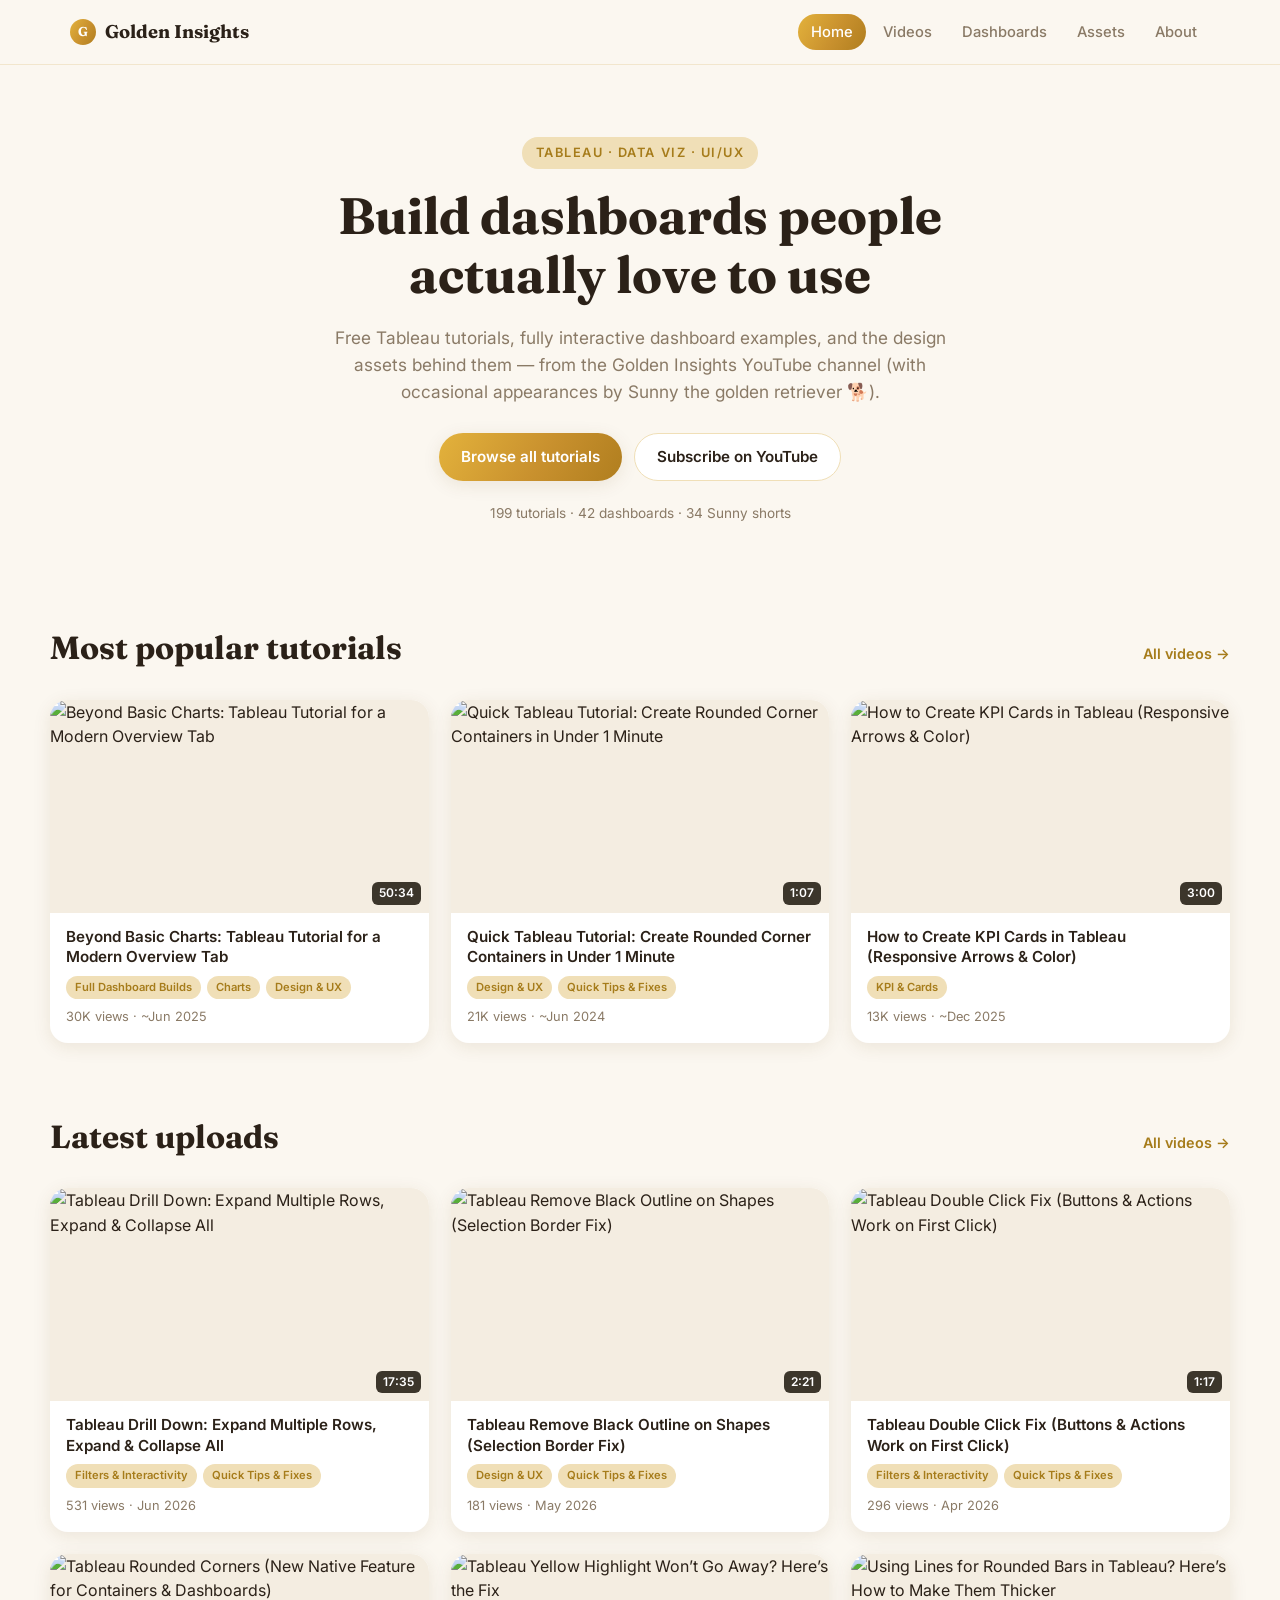
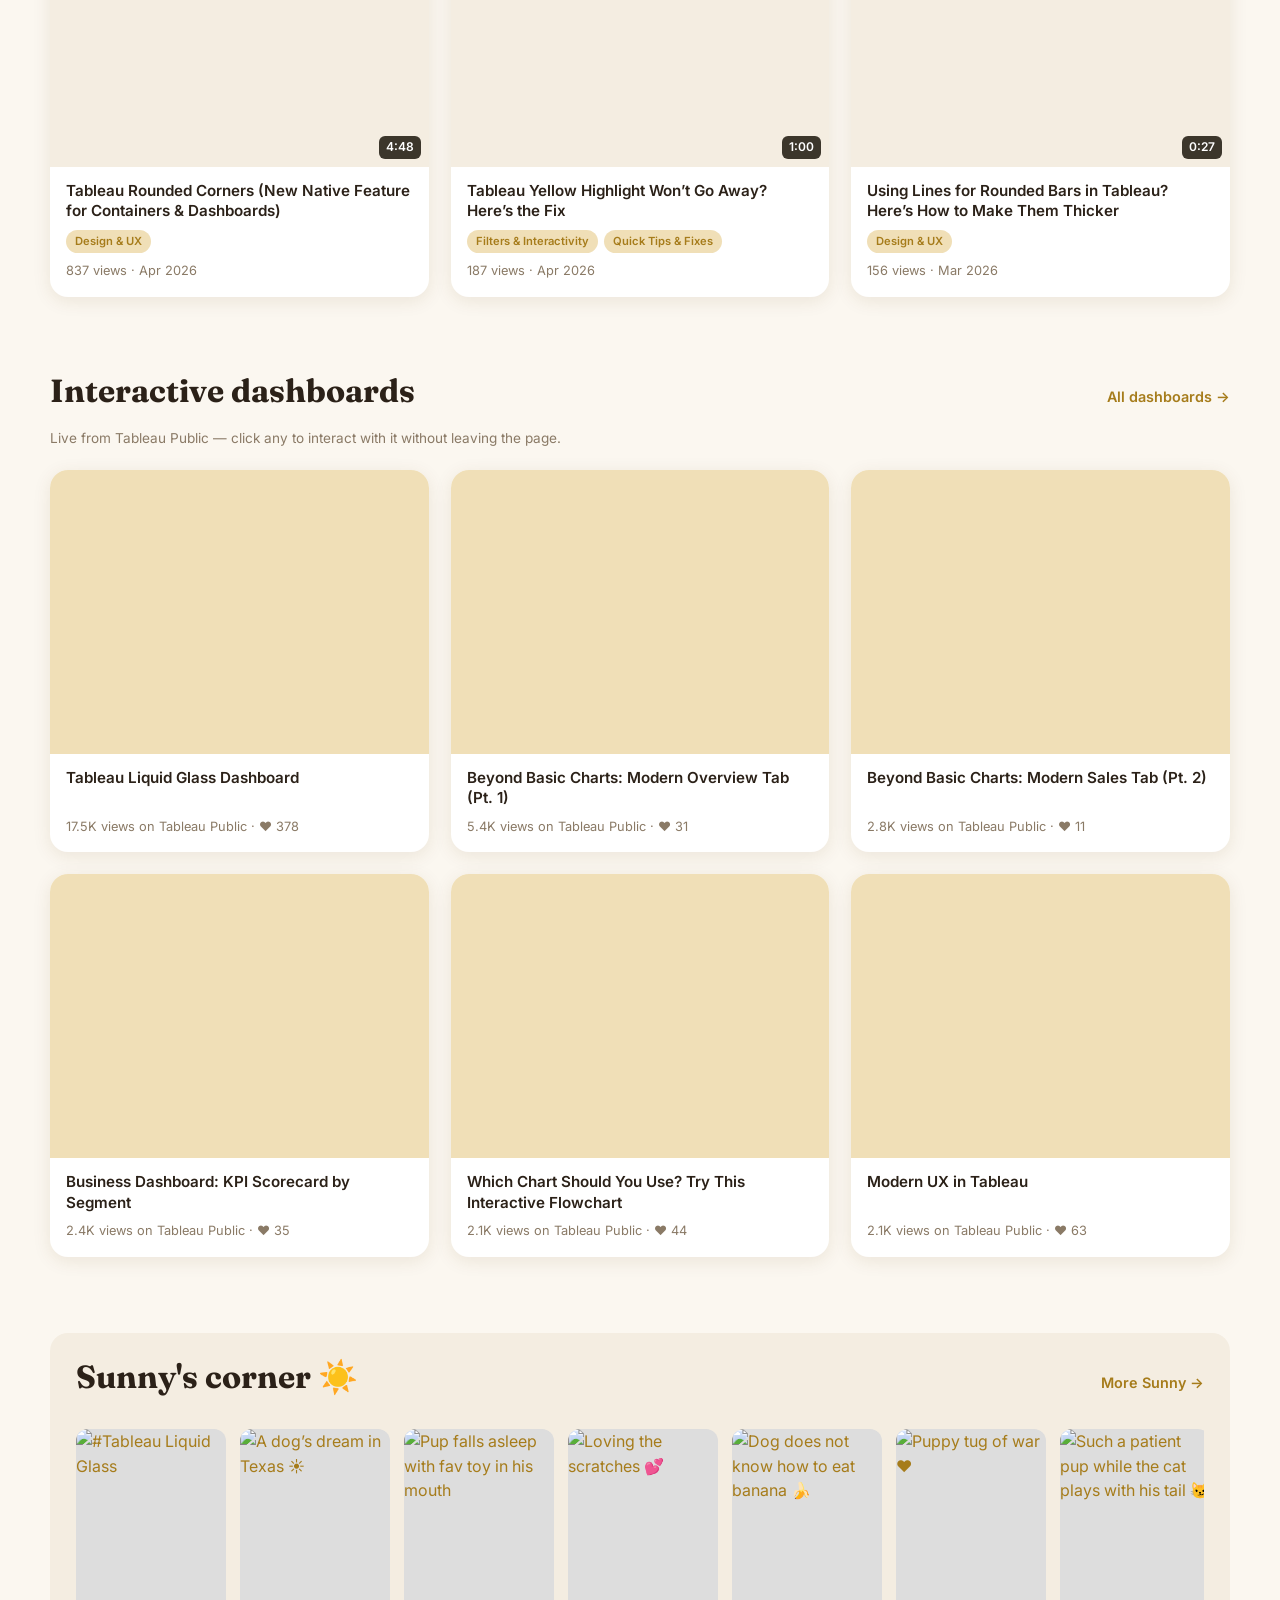
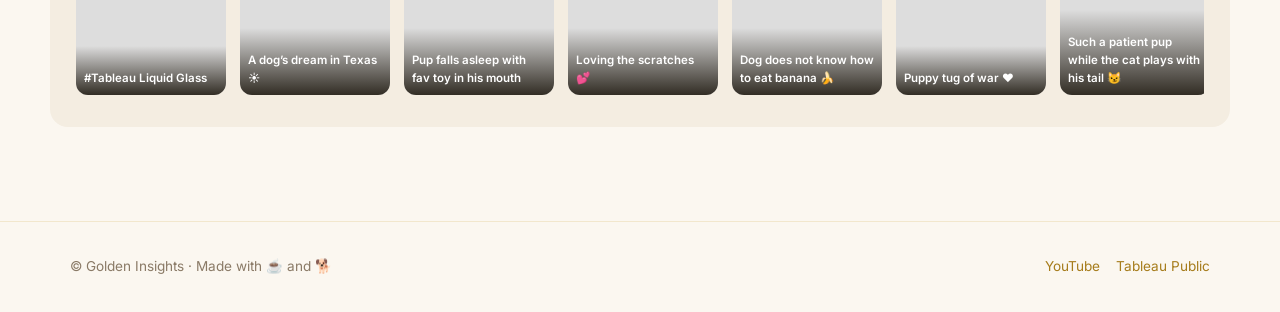
==== index.html @ db22ce7a "Golden Insights portfolio site: videos, dashboards, assets, weekly auto-sync Co-Authored-By: Claude " ====
<!DOCTYPE html>
<html lang="en">
<head>
  <meta charset="UTF-8">
  <meta name="viewport" content="width=device-width, initial-scale=1.0">
  <title>Golden Insights — Tableau Tutorials, Dashboards & Design Assets</title>
  <meta name="description" content="Free Tableau tutorials, interactive dashboard examples, and UI/UX design assets from the Golden Insights YouTube channel.">
  <link rel="preconnect" href="https://fonts.googleapis.com">
  <link href="https://fonts.googleapis.com/css2?family=Fraunces:wght@600;700&family=Inter:wght@400;500;600&display=swap" rel="stylesheet">
  <link rel="stylesheet" href="css/style.css">
  <link rel="icon" href="data:image/svg+xml,<svg xmlns='http://www.w3.org/2000/svg' viewBox='0 0 100 100'><circle cx='50' cy='50' r='46' fill='%23C99A2E'/><text x='50' y='66' font-size='48' text-anchor='middle' fill='white' font-family='Georgia'>G</text></svg>">
  <script type="module" src="https://public.tableau.com/javascripts/api/tableau.embedding.3.latest.min.js"></script>
</head>
<body>
  <header class="site-header">
    <div class="wrap">
      <a class="brand" href="index.html"><span class="dot">G</span>Golden Insights</a>
      <nav class="main-nav">
        <a href="index.html" class="active">Home</a>
        <a href="videos.html">Videos</a>
        <a href="dashboards.html">Dashboards</a>
        <a href="assets.html">Assets</a>
        <a href="about.html">About</a>
      </nav>
    </div>
  </header>

  <section class="hero wrap">
    <span class="eyebrow">Tableau · Data Viz · UI/UX</span>
    <h1>Build dashboards people<br>actually love to use</h1>
    <p class="lede">Free Tableau tutorials, fully interactive dashboard examples, and the design
       assets behind them — from the Golden Insights YouTube channel (with occasional appearances
       by Sunny the golden retriever 🐕).</p>
    <div class="cta-row">
      <a class="btn btn-gold" href="videos.html">Browse all tutorials</a>
      <a class="btn btn-ghost" href="https://www.youtube.com/@golden_insights?sub_confirmation=1" target="_blank" rel="noopener">Subscribe on YouTube</a>
    </div>
    <p class="count-note" id="hero-stats" style="margin-top:22px"></p>
  </section>

  <section class="block wrap">
    <div class="section-head"><h2>Most popular tutorials</h2><a class="more" href="videos.html">All videos →</a></div>
    <div class="grid" id="featured"></div>
  </section>

  <section class="block wrap">
    <div class="section-head"><h2>Latest uploads</h2><a class="more" href="videos.html">All videos →</a></div>
    <div class="grid" id="latest"></div>
  </section>

  <section class="block wrap">
    <div class="section-head"><h2>Interactive dashboards</h2><a class="more" href="dashboards.html">All dashboards →</a></div>
    <p class="count-note">Live from Tableau Public — click any to interact with it without leaving the page.</p>
    <div class="grid" id="top-dashboards"></div>
  </section>

  <section class="block wrap">
    <div class="sunny">
      <div class="section-head"><h2>Sunny's corner ☀️</h2><a class="more" href="videos.html#sunny">More Sunny →</a></div>
      <div class="sunny-row" id="sunny-row"></div>
    </div>
  </section>

  <footer class="site-footer">
    <div class="wrap">
      <span>© Golden Insights · Made with ☕ and 🐕</span>
      <div class="links">
        <a href="https://www.youtube.com/@golden_insights" target="_blank" rel="noopener">YouTube</a>
        <a href="https://public.tableau.com/app/profile/samantha.cohn" target="_blank" rel="noopener">Tableau Public</a>
      </div>
    </div>
  </footer>

  <script src="js/site.js"></script>
  <script>initHome();</script>
</body>
</html>
---- css/style.css ----
/* ============================================================
   Golden Insights — warm golden theme
   Palette: cream bg, white cards, gold accents, espresso text
   ============================================================ */
:root {
  --bg: #FBF7F0;
  --surface: #FFFFFF;
  --surface-2: #F4EDE1;
  --text: #2B2118;
  --muted: #8A7A66;
  --gold: #C99A2E;
  --gold-deep: #A67C1B;
  --gold-soft: #F0DFB7;
  --gradient: linear-gradient(120deg, #E3B23C, #C9912E 55%, #B07E1F);
  --radius: 18px;
  --radius-sm: 12px;
  --shadow: 0 4px 18px rgba(96, 72, 24, 0.10);
  --shadow-lg: 0 12px 40px rgba(96, 72, 24, 0.18);
  --maxw: 1180px;
}

* { box-sizing: border-box; }
html { scroll-behavior: smooth; }
body {
  margin: 0;
  background: var(--bg);
  color: var(--text);
  font-family: "Inter", -apple-system, BlinkMacSystemFont, "Segoe UI", sans-serif;
  line-height: 1.55;
  -webkit-font-smoothing: antialiased;
}
h1, h2, h3 { font-family: "Fraunces", Georgia, serif; line-height: 1.15; margin: 0 0 .4em; }
h1 { font-size: clamp(2rem, 5vw, 3.2rem); }
h2 { font-size: clamp(1.4rem, 3vw, 2rem); }
a { color: var(--gold-deep); text-decoration: none; }
a:hover { text-decoration: underline; }
img { max-width: 100%; display: block; }

.wrap { max-width: var(--maxw); margin: 0 auto; padding: 0 20px; }

/* ---------- header ---------- */
.site-header {
  position: sticky; top: 0; z-index: 50;
  background: rgba(251, 247, 240, 0.85);
  backdrop-filter: blur(10px);
  border-bottom: 1px solid rgba(201, 154, 46, 0.18);
}
.site-header .wrap {
  display: flex; align-items: center; gap: 28px;
  height: 64px;
}
.brand {
  font-family: "Fraunces", Georgia, serif;
  font-weight: 700; font-size: 1.15rem; color: var(--text);
  display: flex; align-items: center; gap: 9px;
  white-space: nowrap;
}
.brand:hover { text-decoration: none; }
.brand .dot {
  width: 26px; height: 26px; border-radius: 50%;
  background: var(--gradient);
  display: inline-flex; align-items: center; justify-content: center;
  color: #fff; font-size: .8rem;
}
nav.main-nav { display: flex; gap: 4px; margin-left: auto; flex-wrap: wrap; }
nav.main-nav a {
  color: var(--muted); font-weight: 500; font-size: .92rem;
  padding: 7px 13px; border-radius: 999px;
}
nav.main-nav a:hover { color: var(--text); background: var(--surface-2); text-decoration: none; }
nav.main-nav a.active { color: #fff; background: var(--gradient); }
@media (max-width: 720px) {
  .site-header .wrap { height: auto; flex-wrap: wrap; gap: 8px; padding: 10px 16px; }
  nav.main-nav { margin-left: 0; width: 100%; }
  nav.main-nav a { padding: 6px 10px; font-size: .88rem; }
  .hero { padding: 44px 0 32px; }
}

/* ---------- hero ---------- */
.hero { padding: 72px 0 48px; text-align: center; }
.hero .eyebrow {
  display: inline-block; font-size: .8rem; font-weight: 600;
  letter-spacing: .12em; text-transform: uppercase; color: var(--gold-deep);
  background: var(--gold-soft); padding: 6px 14px; border-radius: 999px;
  margin-bottom: 18px;
}
.hero p.lede { max-width: 640px; margin: 0 auto 28px; color: var(--muted); font-size: 1.08rem; }
.hero .cta-row { display: flex; gap: 12px; justify-content: center; flex-wrap: wrap; }
.btn {
  display: inline-flex; align-items: center; gap: 8px;
  padding: 11px 22px; border-radius: 999px; font-weight: 600; font-size: .95rem;
  border: none; cursor: pointer;
}
.btn-gold { background: var(--gradient); color: #fff; box-shadow: var(--shadow); }
.btn-gold:hover { text-decoration: none; filter: brightness(1.06); }
.btn-ghost { background: var(--surface); color: var(--text); border: 1px solid var(--gold-soft); }
.btn-ghost:hover { text-decoration: none; border-color: var(--gold); }

/* ---------- sections ---------- */
section.block { padding: 38px 0; }
.section-head { display: flex; align-items: baseline; gap: 16px; margin-bottom: 20px; }
.section-head .more { margin-left: auto; font-size: .9rem; font-weight: 600; white-space: nowrap; }

/* ---------- cards & grids ---------- */
.grid { display: grid; gap: 22px; grid-template-columns: repeat(auto-fill, minmax(290px, 1fr)); }
.card {
  background: var(--surface); border-radius: var(--radius);
  box-shadow: var(--shadow); overflow: hidden;
  display: flex; flex-direction: column;
  transition: transform .15s ease, box-shadow .15s ease;
}
.card:hover { transform: translateY(-3px); box-shadow: var(--shadow-lg); }
.card .media { position: relative; aspect-ratio: 16/9; background: var(--surface-2); cursor: pointer; }
.card .media img { width: 100%; height: 100%; object-fit: cover; }
.card .media iframe { width: 100%; height: 100%; border: 0; }
.card .media .duration {
  position: absolute; right: 8px; bottom: 8px;
  background: rgba(20, 14, 4, .82); color: #fff;
  font-size: .75rem; font-weight: 600; padding: 2px 7px; border-radius: 6px;
}
.card .media .play {
  position: absolute; inset: 0; display: flex; align-items: center; justify-content: center;
  opacity: 0; transition: opacity .15s ease; background: rgba(20, 14, 4, .25);
}
.card .media:hover .play { opacity: 1; }
.card .media .play span {
  width: 58px; height: 58px; border-radius: 50%; background: var(--gradient);
  display: flex; align-items: center; justify-content: center;
  color: #fff; font-size: 1.3rem; padding-left: 4px;
  box-shadow: var(--shadow-lg);
}
.card .body { padding: 14px 16px 16px; display: flex; flex-direction: column; gap: 8px; flex: 1; }
.card .title { font-weight: 600; font-size: .95rem; line-height: 1.35; }
.card .meta { color: var(--muted); font-size: .8rem; margin-top: auto; }
.card .tags { display: flex; flex-wrap: wrap; gap: 6px; }
.tag {
  font-size: .7rem; font-weight: 600; color: var(--gold-deep);
  background: var(--gold-soft); padding: 3px 9px; border-radius: 999px;
}

/* dashboards: taller preview */
.card.dash .media { aspect-ratio: 4/3; }

/* ---------- filters toolbar ---------- */
.toolbar { display: flex; flex-wrap: wrap; gap: 10px; align-items: center; margin: 8px 0 26px; }
.toolbar input[type="search"] {
  flex: 1 1 240px; max-width: 360px;
  padding: 10px 16px; border-radius: 999px;
  border: 1px solid var(--gold-soft); background: var(--surface);
  font-size: .95rem; font-family: inherit; color: var(--text);
}
.toolbar input[type="search"]:focus { outline: 2px solid var(--gold); border-color: transparent; }
.toolbar select {
  padding: 10px 14px; border-radius: 999px;
  border: 1px solid var(--gold-soft); background: var(--surface);
  font-size: .9rem; font-family: inherit; color: var(--text); cursor: pointer;
}
.chips { display: flex; flex-wrap: wrap; gap: 8px; }
.chip {
  font-size: .82rem; font-weight: 600; cursor: pointer;
  padding: 7px 15px; border-radius: 999px;
  background: var(--surface); color: var(--muted);
  border: 1px solid var(--gold-soft);
}
.chip:hover { color: var(--text); border-color: var(--gold); }
.chip.active { background: var(--gradient); color: #fff; border-color: transparent; }
.count-note { color: var(--muted); font-size: .85rem; margin: -14px 0 20px; }

/* ---------- modal (tableau embeds) ---------- */
.modal-overlay {
  position: fixed; inset: 0; z-index: 100;
  background: rgba(25, 17, 4, .62);
  display: flex; align-items: center; justify-content: center; padding: 18px;
}
.modal {
  background: var(--surface); border-radius: var(--radius);
  width: min(1280px, 100%); height: min(860px, 94vh);
  display: flex; flex-direction: column; overflow: hidden; box-shadow: var(--shadow-lg);
}
.modal .modal-head {
  display: flex; align-items: center; gap: 14px;
  padding: 12px 18px; border-bottom: 1px solid var(--surface-2);
}
.modal .modal-head h3 { margin: 0; font-size: 1.05rem; }
.modal .modal-head .open-ext { margin-left: auto; font-size: .85rem; white-space: nowrap; }
.modal .modal-head button {
  background: var(--surface-2); border: none; border-radius: 50%;
  width: 34px; height: 34px; font-size: 1rem; cursor: pointer; color: var(--text);
}
.modal .modal-body { flex: 1; overflow: auto; padding: 8px; }

/* ---------- sunny strip ---------- */
.sunny { background: var(--surface-2); border-radius: var(--radius); padding: 26px; }
.sunny-row { display: flex; gap: 14px; overflow-x: auto; padding-bottom: 6px; }
.sunny-card {
  flex: 0 0 150px; border-radius: var(--radius-sm); overflow: hidden;
  position: relative; aspect-ratio: 9/16; background: #ddd; cursor: pointer;
}
.sunny-card img { width: 100%; height: 100%; object-fit: cover; }
.sunny-card .label {
  position: absolute; left: 0; right: 0; bottom: 0;
  padding: 24px 8px 8px; color: #fff; font-size: .72rem; font-weight: 600;
  background: linear-gradient(transparent, rgba(20, 14, 4, .85));
}

/* ---------- assets ---------- */
.asset-card .media { aspect-ratio: 16/9; cursor: default; }
.asset-card .desc { color: var(--muted); font-size: .85rem; }
.asset-card .btn { align-self: flex-start; margin-top: 4px; padding: 8px 18px; font-size: .85rem; }

/* ---------- about ---------- */
.about-grid { display: grid; gap: 32px; grid-template-columns: 1.4fr 1fr; align-items: start; }
.about-grid .panel { background: var(--surface); border-radius: var(--radius); padding: 28px; box-shadow: var(--shadow); }
.link-list { list-style: none; margin: 0; padding: 0; display: flex; flex-direction: column; gap: 10px; }
.link-list a {
  display: flex; align-items: center; gap: 10px;
  background: var(--surface-2); padding: 12px 16px; border-radius: var(--radius-sm);
  font-weight: 600; color: var(--text);
}
.link-list a:hover { background: var(--gold-soft); text-decoration: none; }
@media (max-width: 760px) { .about-grid { grid-template-columns: 1fr; } }

/* ---------- footer ---------- */
.site-footer {
  margin-top: 56px; padding: 34px 0;
  border-top: 1px solid rgba(201, 154, 46, .18);
  color: var(--muted); font-size: .85rem;
}
.site-footer .wrap { display: flex; gap: 18px; flex-wrap: wrap; align-items: center; }
.site-footer .links { margin-left: auto; display: flex; gap: 16px; }
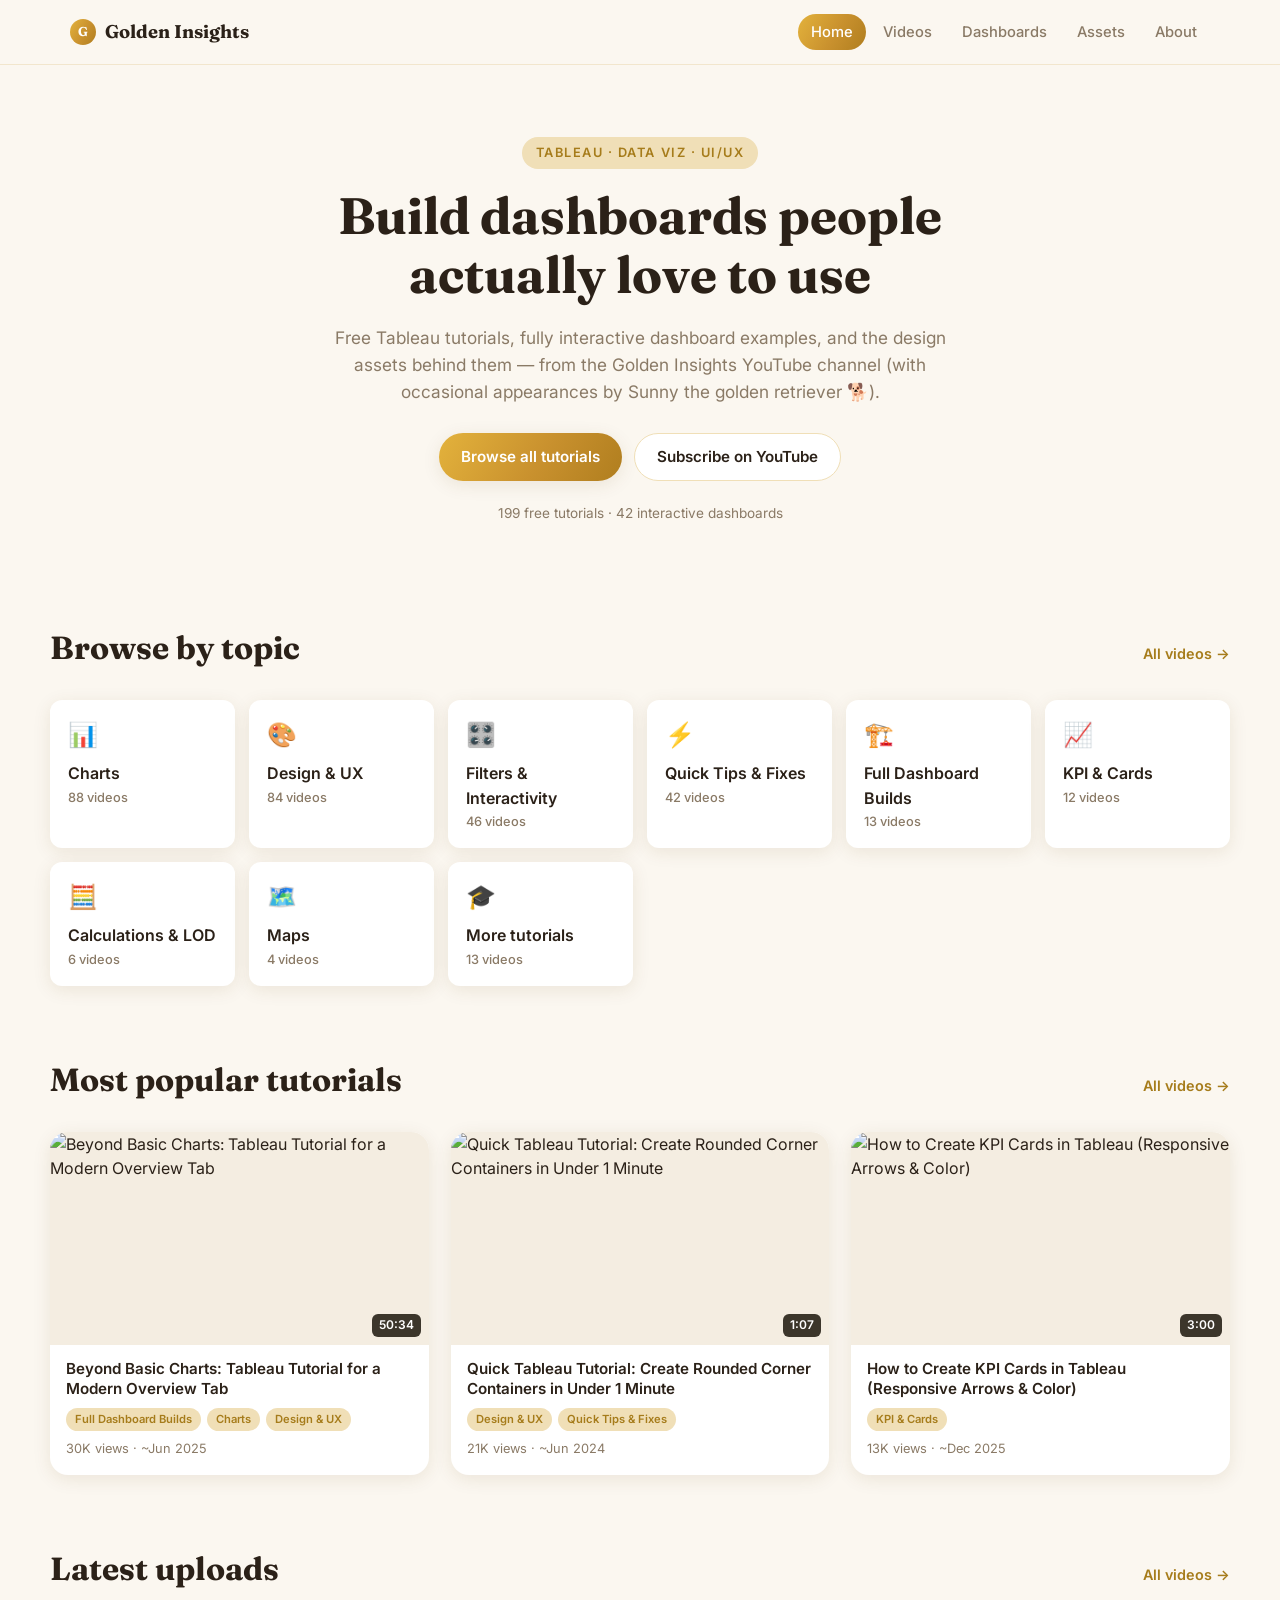
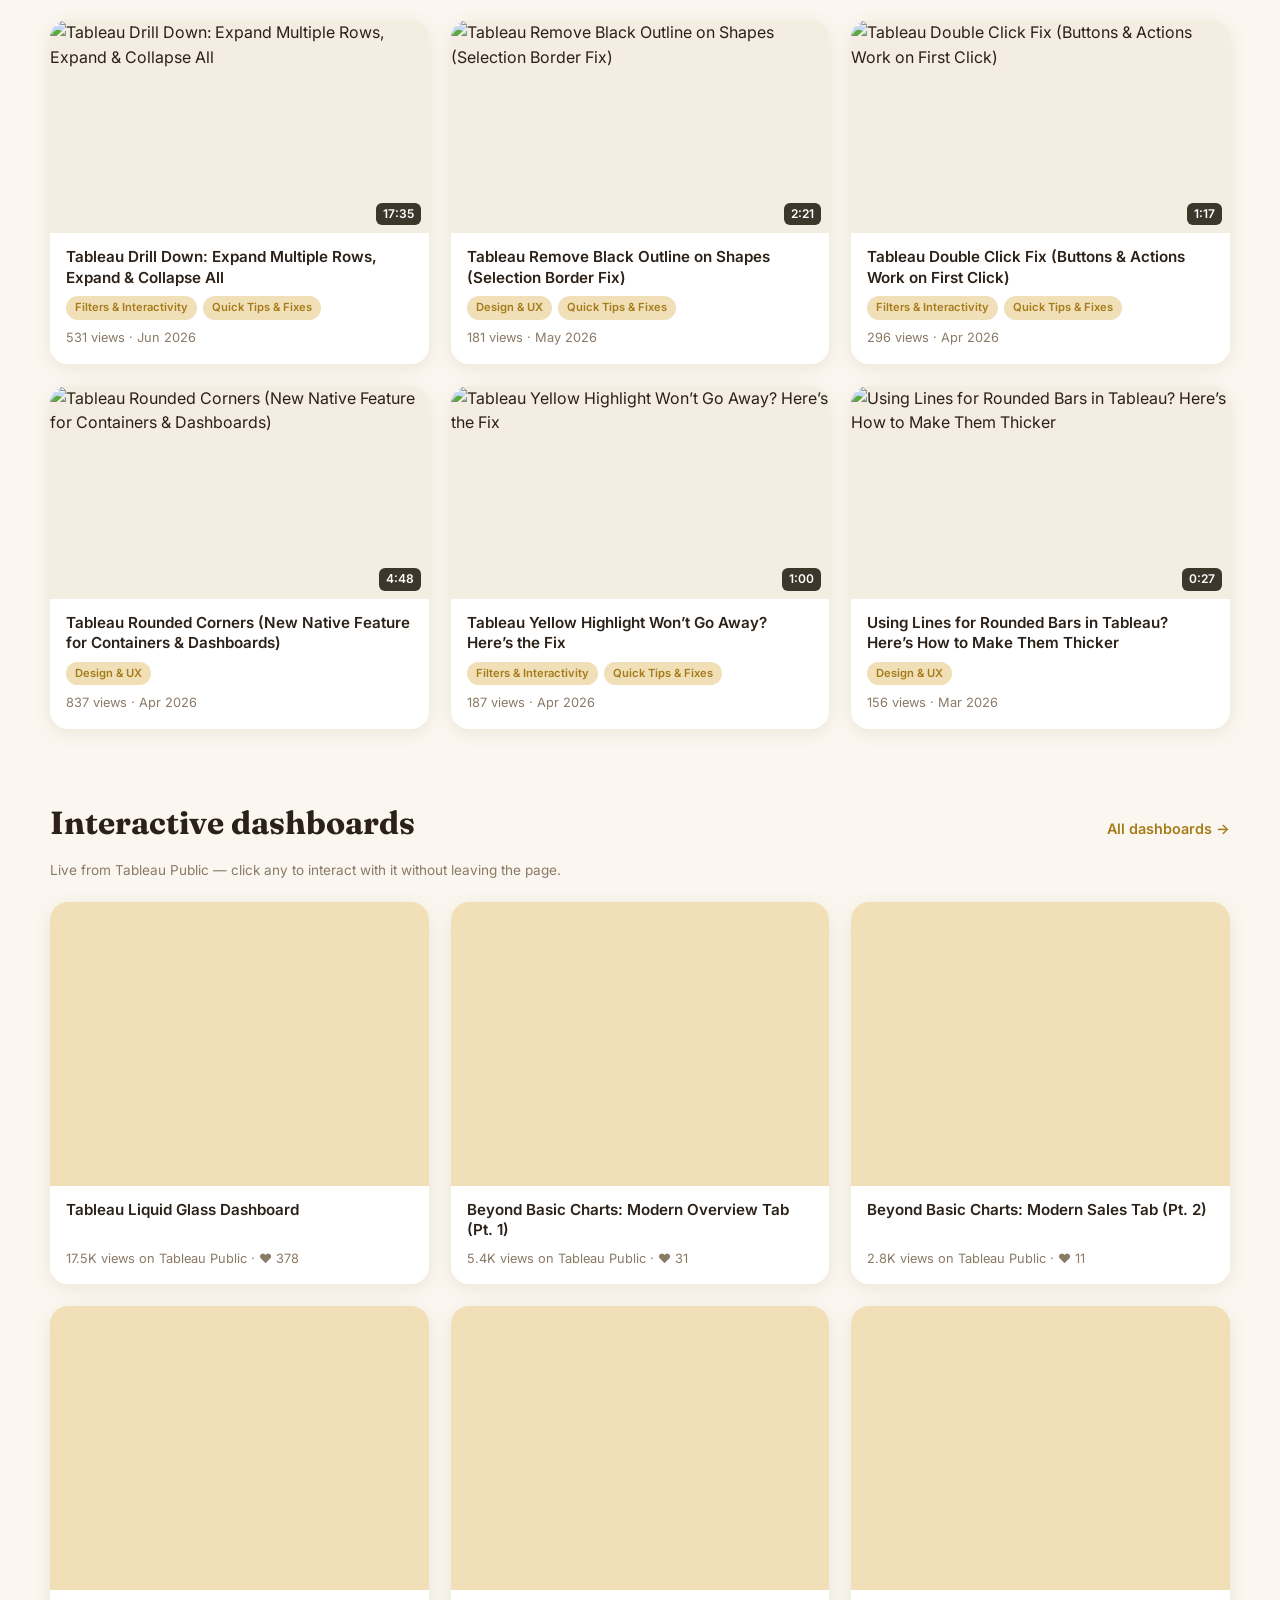
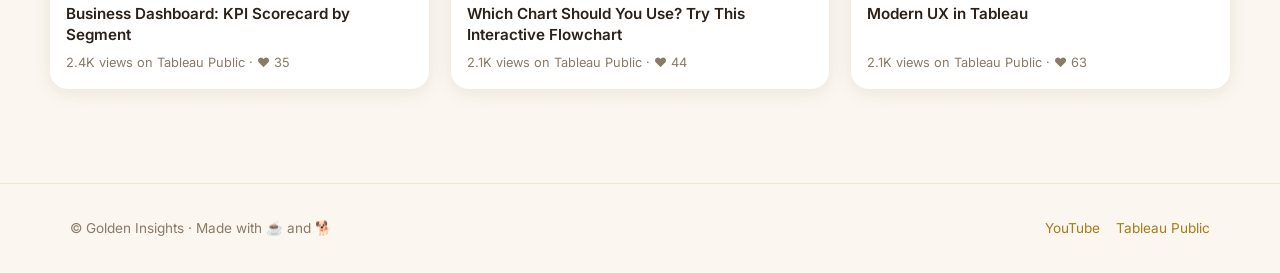
==== commit a5d8c972: "Fix letterboxed thumbnails, remove Shorts, add topic shelves & browse-by-topic - Video cards now use" ====
--- a/index.html
+++ b/index.html
@@ -39,6 +39,11 @@
   </section>
 
   <section class="block wrap">
+    <div class="section-head"><h2>Browse by topic</h2><a class="more" href="videos.html">All videos →</a></div>
+    <div class="topic-grid" id="topics"></div>
+  </section>
+
+  <section class="block wrap">
     <div class="section-head"><h2>Most popular tutorials</h2><a class="more" href="videos.html">All videos →</a></div>
     <div class="grid" id="featured"></div>
   </section>
@@ -52,13 +57,6 @@
     <div class="section-head"><h2>Interactive dashboards</h2><a class="more" href="dashboards.html">All dashboards →</a></div>
     <p class="count-note">Live from Tableau Public — click any to interact with it without leaving the page.</p>
     <div class="grid" id="top-dashboards"></div>
-  </section>
-
-  <section class="block wrap">
-    <div class="sunny">
-      <div class="section-head"><h2>Sunny's corner ☀️</h2><a class="more" href="videos.html#sunny">More Sunny →</a></div>
-      <div class="sunny-row" id="sunny-row"></div>
-    </div>
   </section>
 
   <footer class="site-footer">
--- a/css/style.css
+++ b/css/style.css
@@ -110,8 +110,8 @@
   transition: transform .15s ease, box-shadow .15s ease;
 }
 .card:hover { transform: translateY(-3px); box-shadow: var(--shadow-lg); }
-.card .media { position: relative; aspect-ratio: 16/9; background: var(--surface-2); cursor: pointer; }
-.card .media img { width: 100%; height: 100%; object-fit: cover; }
+.card .media { position: relative; aspect-ratio: 16/9; background: var(--surface-2); cursor: pointer; overflow: hidden; }
+.card .media img { position: absolute; inset: 0; width: 100%; height: 100%; object-fit: cover; }
 .card .media iframe { width: 100%; height: 100%; border: 0; }
 .card .media .duration {
   position: absolute; right: 8px; bottom: 8px;
@@ -189,18 +189,42 @@
 }
 .modal .modal-body { flex: 1; overflow: auto; padding: 8px; }
 
-/* ---------- sunny strip ---------- */
-.sunny { background: var(--surface-2); border-radius: var(--radius); padding: 26px; }
-.sunny-row { display: flex; gap: 14px; overflow-x: auto; padding-bottom: 6px; }
-.sunny-card {
-  flex: 0 0 150px; border-radius: var(--radius-sm); overflow: hidden;
-  position: relative; aspect-ratio: 9/16; background: #ddd; cursor: pointer;
-}
-.sunny-card img { width: 100%; height: 100%; object-fit: cover; }
-.sunny-card .label {
-  position: absolute; left: 0; right: 0; bottom: 0;
-  padding: 24px 8px 8px; color: #fff; font-size: .72rem; font-weight: 600;
-  background: linear-gradient(transparent, rgba(20, 14, 4, .85));
+/* ---------- topic cards (home: browse by topic) ---------- */
+.topic-grid { display: grid; gap: 14px; grid-template-columns: repeat(auto-fill, minmax(165px, 1fr)); }
+.topic-card {
+  background: var(--surface); border-radius: var(--radius-sm); padding: 16px 18px;
+  display: flex; flex-direction: column; gap: 2px;
+  box-shadow: var(--shadow); font-weight: 600; color: var(--text);
+  transition: transform .15s ease, box-shadow .15s ease;
+}
+.topic-card:hover { transform: translateY(-3px); box-shadow: var(--shadow-lg); text-decoration: none; }
+.topic-card .ico { font-size: 1.5rem; margin-bottom: 6px; }
+.topic-card .n { color: var(--muted); font-size: .8rem; font-weight: 500; }
+
+/* ---------- topic shelves (videos: browse mode) ---------- */
+.shelves { display: block; }
+.shelf { margin-bottom: 18px; }
+.shelf .section-head { align-items: center; margin-bottom: 14px; }
+.shelf h2 { font-size: 1.3rem; margin: 0; }
+.count-pill {
+  background: var(--gold-soft); color: var(--gold-deep);
+  font-size: .75rem; font-weight: 600; padding: 2px 10px; border-radius: 999px;
+}
+.shelf-nav { display: flex; gap: 6px; }
+.shelf-nav button {
+  width: 34px; height: 34px; border-radius: 50%;
+  border: 1px solid var(--gold-soft); background: var(--surface);
+  color: var(--text); cursor: pointer; font-size: 1.1rem; line-height: 1;
+}
+.shelf-nav button:hover { border-color: var(--gold); background: var(--gold-soft); }
+.shelf-row {
+  display: flex; gap: 18px; overflow-x: auto;
+  scroll-snap-type: x proximity; padding: 4px 2px 16px;
+}
+.shelf-row .card { flex: 0 0 290px; scroll-snap-align: start; }
+@media (max-width: 600px) {
+  .shelf-row .card { flex-basis: 76vw; }
+  .shelf-nav { display: none; }
 }
 
 /* ---------- assets ---------- */
